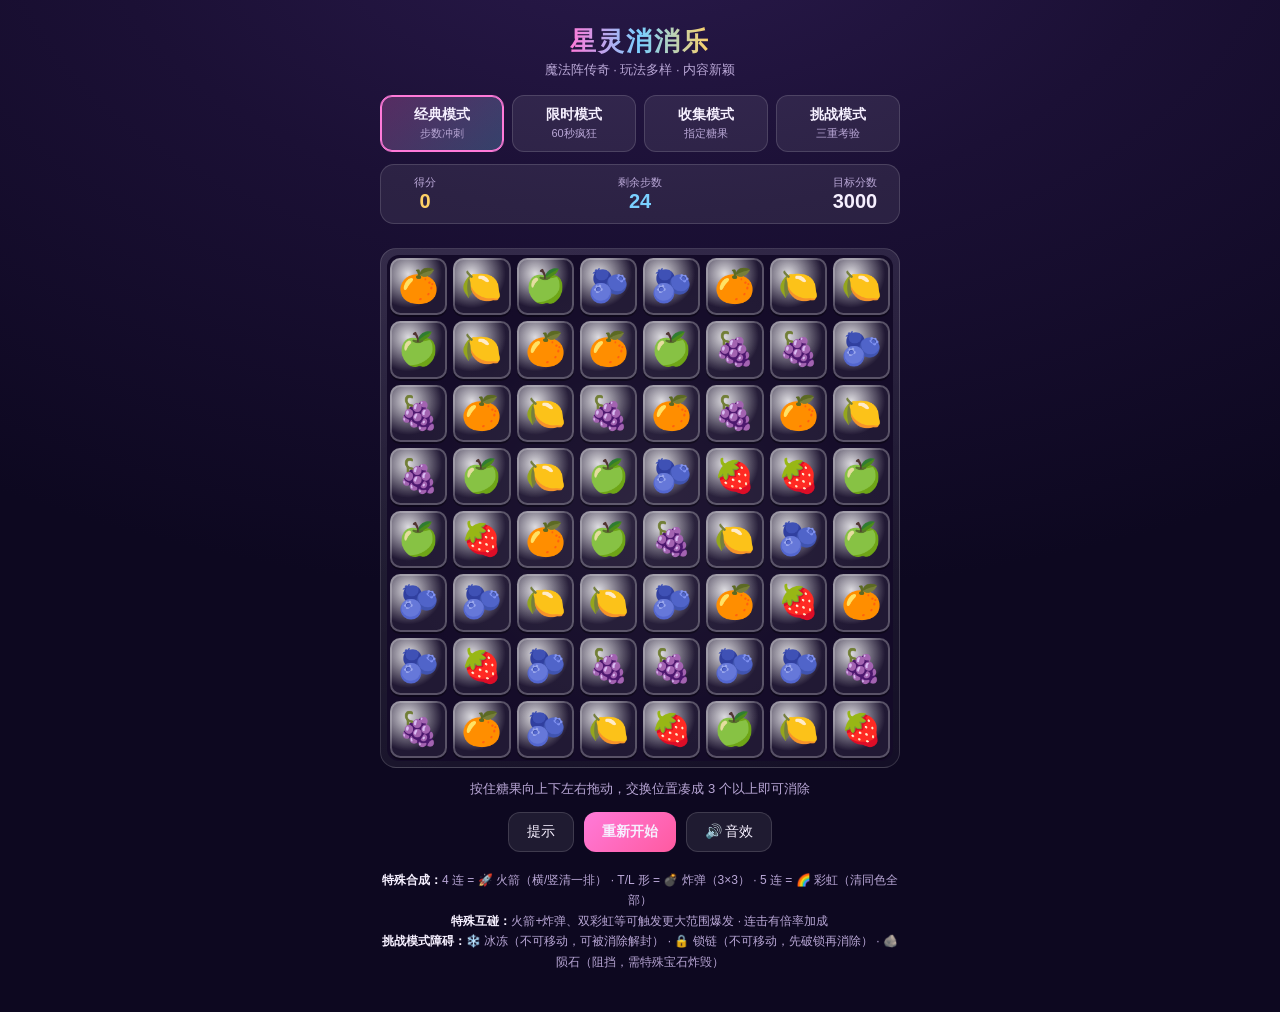
==== match3-game/index.html @ 21581142 "feat: 开发创新消消乐游戏 Co-authored-by: traeagent <traeagent@users.noreply.github.com>" ====
<!DOCTYPE html>
<html lang="zh-CN">
<head>
  <meta charset="UTF-8">
  <meta name="viewport" content="width=device-width, initial-scale=1.0">
  <title>星灵消消乐 · 魔法阵传奇</title>
  <link rel="stylesheet" href="style.css">
</head>
<body>
  <h1>星灵消消乐</h1>
  <p class="subtitle">魔法阵传奇 · 玩法多样 · 内容新颖</p>

  <div class="wrap">
    <div class="modes" id="modes">
      <div class="mode-btn" data-mode="classic"><div class="n">经典模式</div><div class="d">步数冲刺</div></div>
      <div class="mode-btn" data-mode="rush"><div class="n">限时模式</div><div class="d">60秒疯狂</div></div>
      <div class="mode-btn" data-mode="collect"><div class="n">收集模式</div><div class="d">指定糖果</div></div>
      <div class="mode-btn" data-mode="trial"><div class="n">挑战模式</div><div class="d">三重考验</div></div>
    </div>

    <div class="hud">
      <div class="item"><div class="k">得分</div><div class="v score" id="h-score">0</div></div>
      <div class="item" id="hud-moves"><div class="k">剩余步数</div><div class="v moves" id="h-moves">0</div></div>
      <div class="item" id="hud-time" style="display:none"><div class="k">剩余时间</div><div class="v time" id="h-time">60</div></div>
      <div class="item" id="hud-level" style="display:none"><div class="k">关卡</div><div class="v" id="h-level">1</div></div>
      <div class="item" id="hud-target" style="display:none"><div class="k">目标分数</div><div class="v" id="h-target">3000</div></div>
    </div>

    <div class="targets" id="targets"></div>

    <div class="board-shell">
      <div id="board"></div>
      <div id="combo"></div>
      <div id="banner"></div>
    </div>

    <div class="tipbar" id="tip">按住糖果向上下左右拖动，交换位置凑成 3 个以上即可消除</div>

    <div class="controls">
      <button class="btn" id="btn-hint">提示</button>
      <button class="btn primary" id="btn-restart">重新开始</button>
      <button class="btn" id="btn-mute">🔊 音效</button>
    </div>

    <div class="rules">
      <b>特殊合成：</b>4 连 = 🚀 火箭（横/竖清一排） · T/L 形 = 💣 炸弹（3×3） · 5 连 = 🌈 彩虹（清同色全部）<br>
      <b>特殊互碰：</b>火箭+炸弹、双彩虹等可触发更大范围爆发 · 连击有倍率加成<br>
      <b>挑战模式障碍：</b>❄️ 冰冻（不可移动，可被消除解封） · 🔒 锁链（不可移动，先破锁再消除） · 🪨 陨石（阻挡，需特殊宝石炸毁）
    </div>
  </div>

  <div id="overlay">
    <div class="card">
      <h2 id="result-title">胜利！</h2>
      <div class="score-big" id="result-score">0</div>
      <p id="result-sub"></p>
      <div class="controls">
        <button class="btn primary" id="btn-again">再来一局</button>
        <button class="btn" id="btn-next" style="display:none">下一关</button>
      </div>
    </div>
  </div>

  <div id="toast"></div>

  <script src="game.js"></script>
</body>
</html>
---- match3-game/style.css ----
:root{
  --bg1:#1b1035;
  --bg2:#0d0820;
  --panel:rgba(255,255,255,.08);
  --panel-border:rgba(255,255,255,.14);
  --text:#f6f0ff;
  --muted:#b9a7d6;
  --accent:#ff7ad9;
  --accent2:#7ad0ff;
  --gold:#ffd166;
}

*{box-sizing:border-box;}
html,body{margin:0;padding:0;}
body{
  font-family:-apple-system,BlinkMacSystemFont,"Segoe UI","PingFang SC","Microsoft YaHei",sans-serif;
  color:var(--text);
  background:radial-gradient(1200px 700px at 50% -10%,#2a1a4c 0%,var(--bg1) 45%,var(--bg2) 100%);
  min-height:100vh;
  display:flex;flex-direction:column;align-items:center;
  padding:20px 12px 40px;
  user-select:none;-webkit-user-select:none;
}

h1{
  margin:4px 0 2px;font-size:26px;letter-spacing:2px;
  background:linear-gradient(90deg,var(--accent),var(--accent2),var(--gold));
  -webkit-background-clip:text;background-clip:text;color:transparent;
}
.subtitle{color:var(--muted);font-size:13px;margin:0 0 16px;}

.wrap{width:min(96vw,520px);display:flex;flex-direction:column;gap:12px;}

/* 模式选择 */
.modes{display:grid;grid-template-columns:repeat(4,1fr);gap:8px;}
.mode-btn{
  padding:10px 6px;border-radius:12px;cursor:pointer;text-align:center;
  background:var(--panel);border:1px solid var(--panel-border);
  transition:transform .15s,background .15s;
}
.mode-btn:hover{transform:translateY(-2px);background:rgba(255,255,255,.14);}
.mode-btn.active{
  background:linear-gradient(135deg,rgba(255,122,217,.25),rgba(122,208,255,.25));
  border-color:var(--accent);box-shadow:0 0 0 1px var(--accent) inset;
}
.mode-btn .n{font-size:14px;font-weight:700;}
.mode-btn .d{font-size:11px;color:var(--muted);margin-top:2px;}

/* HUD */
.hud{
  display:flex;align-items:center;justify-content:space-between;gap:10px;
  background:var(--panel);border:1px solid var(--panel-border);
  border-radius:14px;padding:10px 14px;
}
.hud .item{display:flex;flex-direction:column;align-items:center;min-width:60px;}
.hud .k{font-size:11px;color:var(--muted);}
.hud .v{font-size:20px;font-weight:800;font-variant-numeric:tabular-nums;}
.hud .v.score{color:var(--gold);}
.hud .v.moves{color:var(--accent2);}
.hud .v.time{color:var(--accent);}
.hud .v.time.low{color:#ff5a5a;animation:blink .5s steps(1) infinite;}
@keyframes blink{50%{opacity:.35;}}

/* 收集目标 */
.targets{display:flex;gap:10px;flex-wrap:wrap;justify-content:center;}
.target{
  display:flex;align-items:center;gap:6px;background:var(--panel);
  border:1px solid var(--panel-border);border-radius:999px;padding:5px 12px;font-size:14px;
}
.target.done{opacity:.45;text-decoration:line-through;}
.target .ct{font-weight:800;font-variant-numeric:tabular-nums;}

/* 棋盘 */
.board-shell{
  position:relative;margin:0 auto;width:100%;
  border-radius:16px;padding:6px;
  background:linear-gradient(160deg,rgba(255,255,255,.12),rgba(255,255,255,.03));
  border:1px solid var(--panel-border);
}
#board{
  position:relative;width:100%;aspect-ratio:1/1;overflow:hidden;border-radius:12px;
  background:
    radial-gradient(circle at 50% 50%,rgba(255,255,255,.05),transparent 70%),
    #140b28;
  touch-action:none;
}

.cell{
  position:absolute;display:flex;align-items:center;justify-content:center;
  border-radius:18%;cursor:pointer;
  transition:left .2s cubic-bezier(.3,1.2,.4,1),top .2s cubic-bezier(.3,1.2,.4,1);
  will-change:left,top;
}
.cell .face{font-size:0;line-height:1;}
.cell.gem{
  background:radial-gradient(circle at 32% 28%,rgba(255,255,255,.85),rgba(255,255,255,.06) 60%);
  box-shadow:0 2px 0 rgba(0,0,0,.35),inset 0 0 0 2px rgba(255,255,255,.25);
}
.cell.gem .face{font-size:calc(var(--cell) * 0.52);}
.cell .badge{
  position:absolute;right:-2px;bottom:-2px;font-size:calc(var(--cell)*0.34);
  line-height:1;filter:drop-shadow(0 1px 1px rgba(0,0,0,.5));
}
.cell.stone{
  background:radial-gradient(circle at 35% 30%,#7b6a8f,#3a3146 70%);
  box-shadow:inset 0 0 0 2px rgba(0,0,0,.35);
}
.cell.stone .face{font-size:calc(var(--cell)*0.5);filter:grayscale(.3);}
.cell.frozen{box-shadow:0 0 0 3px rgba(122,208,255,.9),0 0 14px rgba(122,208,255,.6);}
.cell.locked{box-shadow:0 0 0 3px rgba(255,209,102,.9),0 0 14px rgba(255,209,102,.5);}
.cell.special{animation:glow 1.2s ease-in-out infinite;}
.cell.sel{outline:3px solid var(--gold);z-index:5;transform:none;}

@keyframes glow{
  0%,100%{filter:brightness(1);}
  50%{filter:brightness(1.35);}
}
@keyframes poof{to{transform:scale(0);opacity:0;}}
.cell.poof{animation:poof .22s ease-in forwards;pointer-events:none;}
@keyframes shake{
  0%,100%{transform:translateX(0);}
  25%{transform:translateX(-6px);}
  50%{transform:translateX(6px);}
  75%{transform:translateX(-4px);}
}
.cell.shake{animation:shake .18s linear;}

/* 提示条 */
.tipbar{text-align:center;min-height:20px;font-size:13px;color:var(--muted);}

/* 按钮行 */
.controls{display:flex;gap:10px;justify-content:center;}
.btn{
  padding:10px 18px;border-radius:12px;border:1px solid var(--panel-border);
  background:var(--panel);color:var(--text);font-size:14px;cursor:pointer;
  transition:transform .15s,background .15s;
}
.btn:hover{transform:translateY(-2px);background:rgba(255,255,255,.16);}
.btn.primary{background:linear-gradient(135deg,var(--accent),#ff5aa0);border:none;font-weight:700;}

/* 底部说明 */
.rules{margin-top:6px;color:var(--muted);font-size:12px;line-height:1.7;text-align:center;}
.rules b{color:var(--text);}

/* 结束弹窗 */
#overlay{
  position:fixed;inset:0;background:rgba(8,5,18,.75);backdrop-filter:blur(4px);
  display:none;align-items:center;justify-content:center;z-index:50;padding:20px;
}
#overlay.show{display:flex;}
.card{
  width:min(90vw,360px);background:#241646;border:1px solid var(--panel-border);
  border-radius:20px;padding:26px 22px;text-align:center;
  box-shadow:0 20px 60px rgba(0,0,0,.5);
}
.card h2{margin:0 0 8px;font-size:24px;}
.card p{color:var(--muted);margin:0 0 18px;}
.card .score-big{font-size:40px;font-weight:900;color:var(--gold);}

/* toast */
#toast{
  position:fixed;top:18px;left:50%;transform:translateX(-50%);
  background:#2a1a4c;border:1px solid var(--accent);color:var(--text);
  padding:8px 16px;border-radius:999px;font-size:13px;opacity:0;pointer-events:none;
  transition:opacity .2s;z-index:60;
}
#toast.show{opacity:1;}

/* 连击 */
#combo{
  position:absolute;left:50%;top:42%;transform:translate(-50%,-50%);
  font-size:38px;font-weight:900;color:var(--gold);text-shadow:0 2px 12px rgba(0,0,0,.6);
  pointer-events:none;opacity:0;z-index:10;
}

/* ===== 新增特效 ===== */
/* 消除粒子 */
.particle{
  position:absolute;border-radius:50%;pointer-events:none;z-index:20;
  will-change:transform,opacity;animation:pop .55s ease-out forwards;
}
@keyframes pop{
  0%{transform:translate(0,0) scale(1);opacity:1;}
  100%{transform:translate(var(--dx),var(--dy)) scale(.25);opacity:0;}
}
/* 得分飘字 */
.scorefloat{
  position:absolute;transform:translate(-50%,-50%);pointer-events:none;z-index:21;
  font-size:calc(var(--cell)*0.42);font-weight:900;color:var(--gold);
  text-shadow:0 1px 3px rgba(0,0,0,.6);white-space:nowrap;
  animation:floatup .7s ease-out forwards;
}
@keyframes floatup{
  0%{opacity:0;transform:translate(-50%,-30%) scale(.6);}
  25%{opacity:1;}
  100%{opacity:0;transform:translate(-50%,-180%) scale(1.1);}
}
/* 特殊合成横幅 */
#banner{
  position:absolute;left:50%;top:16%;font-weight:900;color:#fff;white-space:nowrap;
  text-shadow:0 2px 10px rgba(0,0,0,.7);pointer-events:none;opacity:0;z-index:11;
  font-size:22px;
}
#banner.show{animation:bannerpop .9s cubic-bezier(.3,1.5,.4,1);}
@keyframes bannerpop{
  0%{opacity:0;transform:translate(-50%,-50%) scale(.4);}
  25%{opacity:1;transform:translate(-50%,-50%) scale(1.15);}
  50%{transform:translate(-50%,-50%) scale(1);}
  75%{opacity:1;}
  100%{opacity:0;transform:translate(-50%,-70%) scale(1);}
}
/* 屏幕震动 */
@keyframes screenshake{
  0%,100%{transform:translate(0,0);}
  20%{transform:translate(-3px,2px);}
  40%{transform:translate(3px,-2px);}
  60%{transform:translate(-2px,-2px);}
  80%{transform:translate(2px,2px);}
}
.shake-screen{animation:screenshake .3s linear;}
/* 新宝石弹入 */
@keyframes dropIn{
  0%{transform:scale(0);opacity:0;}
  60%{transform:scale(1.18);opacity:1;}
  100%{transform:scale(1);opacity:1;}
}
.cell.drop{animation:dropIn .3s cubic-bezier(.3,1.4,.5,1);}
/* 特殊宝石生成脉冲 */
@keyframes spawnpop{
  0%{transform:scale(0);filter:brightness(2);}
  60%{transform:scale(1.25);}
  100%{transform:scale(1);filter:brightness(1);}
}
.cell.spawn-pop{animation:spawnpop .45s cubic-bezier(.3,1.4,.5,1), glow 1.2s ease-in-out .45s infinite;}
/* 特殊宝石分色光晕 */
.cell.special.bomb{box-shadow:0 0 12px 3px rgba(255,90,90,.7),0 2px 0 rgba(0,0,0,.35);}
.cell.special.rainbow{box-shadow:0 0 14px 3px rgba(255,255,255,.7),0 2px 0 rgba(0,0,0,.35);}
.cell.special.lineH,.cell.special.lineV{box-shadow:0 0 12px 3px rgba(122,208,255,.7),0 2px 0 rgba(0,0,0,.35);}
/* 收集完成弹跳 */
@keyframes targetpop{0%{transform:scale(1);}50%{transform:scale(1.15);}100%{transform:scale(1);}}
.target.done{animation:targetpop .3s ease;}
/* 消除时提亮 */
.cell.poof{filter:brightness(1.7);}
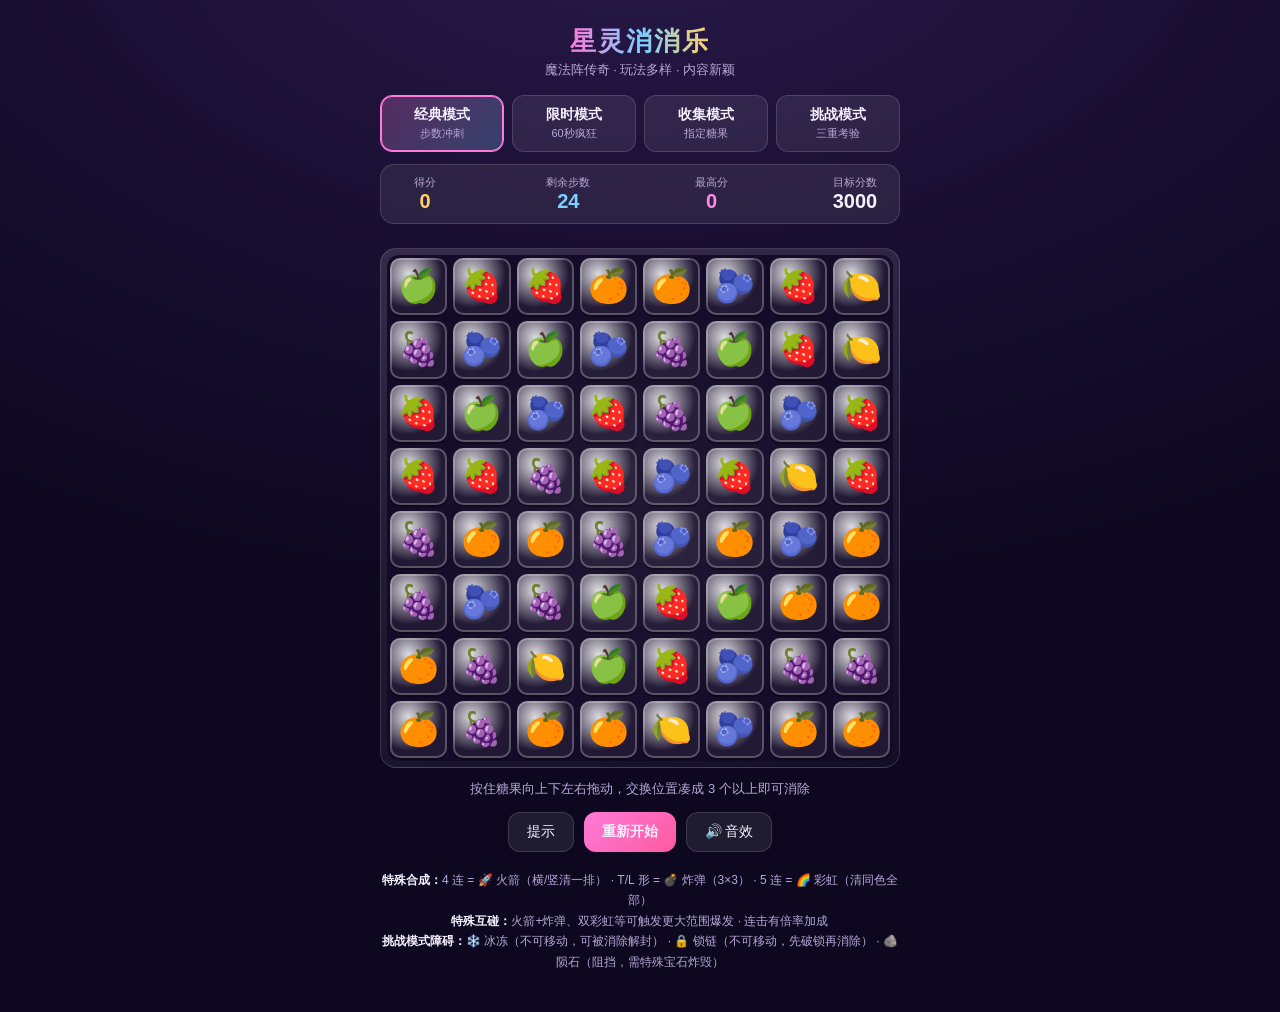
==== commit 5bee227f: "feat: 开发创新消消乐游戏 Co-authored-by: traeagent <traeagent@users.noreply.github.com>" ====
--- a/match3-game/index.html
+++ b/match3-game/index.html
@@ -21,6 +21,7 @@
     <div class="hud">
       <div class="item"><div class="k">得分</div><div class="v score" id="h-score">0</div></div>
       <div class="item" id="hud-moves"><div class="k">剩余步数</div><div class="v moves" id="h-moves">0</div></div>
+      <div class="item"><div class="k">最高分</div><div class="v best" id="h-best">0</div></div>
       <div class="item" id="hud-time" style="display:none"><div class="k">剩余时间</div><div class="v time" id="h-time">60</div></div>
       <div class="item" id="hud-level" style="display:none"><div class="k">关卡</div><div class="v" id="h-level">1</div></div>
       <div class="item" id="hud-target" style="display:none"><div class="k">目标分数</div><div class="v" id="h-target">3000</div></div>
@@ -53,6 +54,7 @@
     <div class="card">
       <h2 id="result-title">胜利！</h2>
       <div class="score-big" id="result-score">0</div>
+      <div class="result-best" id="result-best"></div>
       <p id="result-sub"></p>
       <div class="controls">
         <button class="btn primary" id="btn-again">再来一局</button>
--- a/match3-game/style.css
+++ b/match3-game/style.css
@@ -240,4 +240,38 @@
 @keyframes targetpop{0%{transform:scale(1);}50%{transform:scale(1.15);}100%{transform:scale(1);}}
 .target.done{animation:targetpop .3s ease;}
 /* 消除时提亮 */
-.cell.poof{filter:brightness(1.7);}+.cell.poof{filter:brightness(1.7);}
+
+/* ===== P0/P1/P2/P3 新增样式 ===== */
+/* 跟手拖动 */
+.cell.dragging{
+  z-index:30;cursor:grabbing;transition:none;
+  filter:brightness(1.18);
+  box-shadow:0 8px 18px rgba(0,0,0,.45),0 0 0 2px rgba(255,255,255,.5);
+}
+
+/* 消除冲击波 */
+.shockwave{
+  position:absolute;transform:translate(-50%,-50%);border-radius:50%;
+  border:3px solid var(--gold);pointer-events:none;z-index:19;
+  will-change:transform,opacity;animation:wave .45s ease-out forwards;
+}
+@keyframes wave{
+  0%{transform:translate(-50%,-50%) scale(.2);opacity:.95;}
+  100%{transform:translate(-50%,-50%) scale(1.5);opacity:0;}
+}
+
+/* 特殊宝石全屏闪光 */
+.flash{
+  position:absolute;inset:0;border-radius:12px;pointer-events:none;z-index:22;
+  mix-blend-mode:screen;animation:flashfade .5s ease-out forwards;
+}
+@keyframes flashfade{0%{opacity:1;}100%{opacity:0;}}
+
+/* 分数跳动 */
+.v.score.pop{animation:scorepop .3s ease;}
+@keyframes scorepop{50%{transform:scale(1.3);color:#fff;}}
+
+/* 最高分 HUD 与结算 */
+.hud .v.best{color:#ff8ae2;}
+.card .result-best{color:var(--gold);font-size:15px;margin:-4px 0 12px;font-weight:700;}
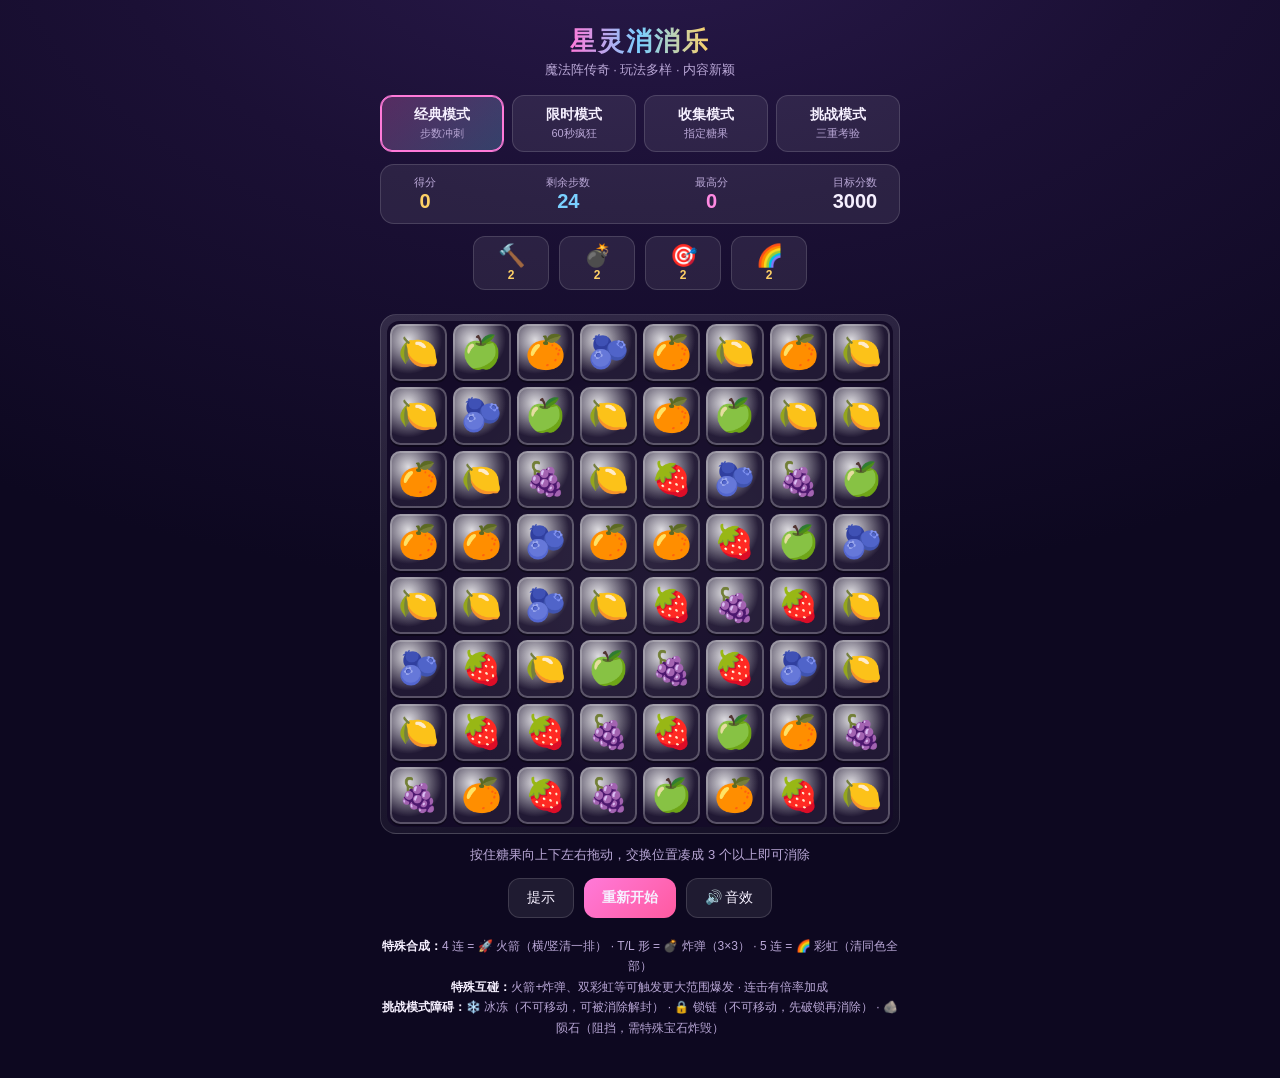
==== commit eb065ea1: "feat: 开发创新消消乐游戏 Co-authored-by: traeagent <traeagent@users.noreply.github.com>" ====
--- a/match3-game/index.html
+++ b/match3-game/index.html
@@ -25,6 +25,13 @@
       <div class="item" id="hud-time" style="display:none"><div class="k">剩余时间</div><div class="v time" id="h-time">60</div></div>
       <div class="item" id="hud-level" style="display:none"><div class="k">关卡</div><div class="v" id="h-level">1</div></div>
       <div class="item" id="hud-target" style="display:none"><div class="k">目标分数</div><div class="v" id="h-target">3000</div></div>
+    </div>
+
+    <div class="boosters" id="boosters">
+      <button class="booster" data-b="hammer" title="爆破锤：清除任意方块或障碍"><span class="ic">🔨</span><span class="n">0</span></button>
+      <button class="booster" data-b="bomb" title="炸弹：引爆 3×3 区域"><span class="ic">💣</span><span class="n">0</span></button>
+      <button class="booster" data-b="rocket" title="瞄准火箭：点选糖果变成火箭"><span class="ic">🎯</span><span class="n">0</span></button>
+      <button class="booster" data-b="rainbow" title="彩虹球：点选糖果变成彩虹"><span class="ic">🌈</span><span class="n">0</span></button>
     </div>
 
     <div class="targets" id="targets"></div>
--- a/match3-game/style.css
+++ b/match3-game/style.css
@@ -61,6 +61,26 @@
 .hud .v.time.low{color:#ff5a5a;animation:blink .5s steps(1) infinite;}
 @keyframes blink{50%{opacity:.35;}}
 
+/* 道具栏 */
+.boosters{
+  display:flex;gap:10px;justify-content:center;align-items:stretch;
+}
+.booster{
+  position:relative;display:flex;flex-direction:column;align-items:center;justify-content:center;gap:2px;
+  flex:1;max-width:76px;padding:8px 0;border-radius:12px;cursor:pointer;
+  background:var(--panel);border:1px solid var(--panel-border);color:var(--text);
+  transition:transform .15s,background .15s,box-shadow .15s;
+}
+.booster .ic{font-size:22px;line-height:1;}
+.booster .n{font-size:12px;font-weight:800;color:var(--gold);font-variant-numeric:tabular-nums;line-height:1;}
+.booster:hover{transform:translateY(-2px);background:rgba(255,255,255,.14);}
+.booster.aiming{
+  background:linear-gradient(135deg,rgba(255,122,217,.32),rgba(122,208,255,.32));
+  border-color:var(--accent);box-shadow:0 0 0 1px var(--accent) inset,0 0 16px rgba(255,122,217,.5);
+}
+.booster.empty{opacity:.45;filter:grayscale(.4);}
+#board.aiming{cursor:crosshair;}
+
 /* 收集目标 */
 .targets{display:flex;gap:10px;flex-wrap:wrap;justify-content:center;}
 .target{
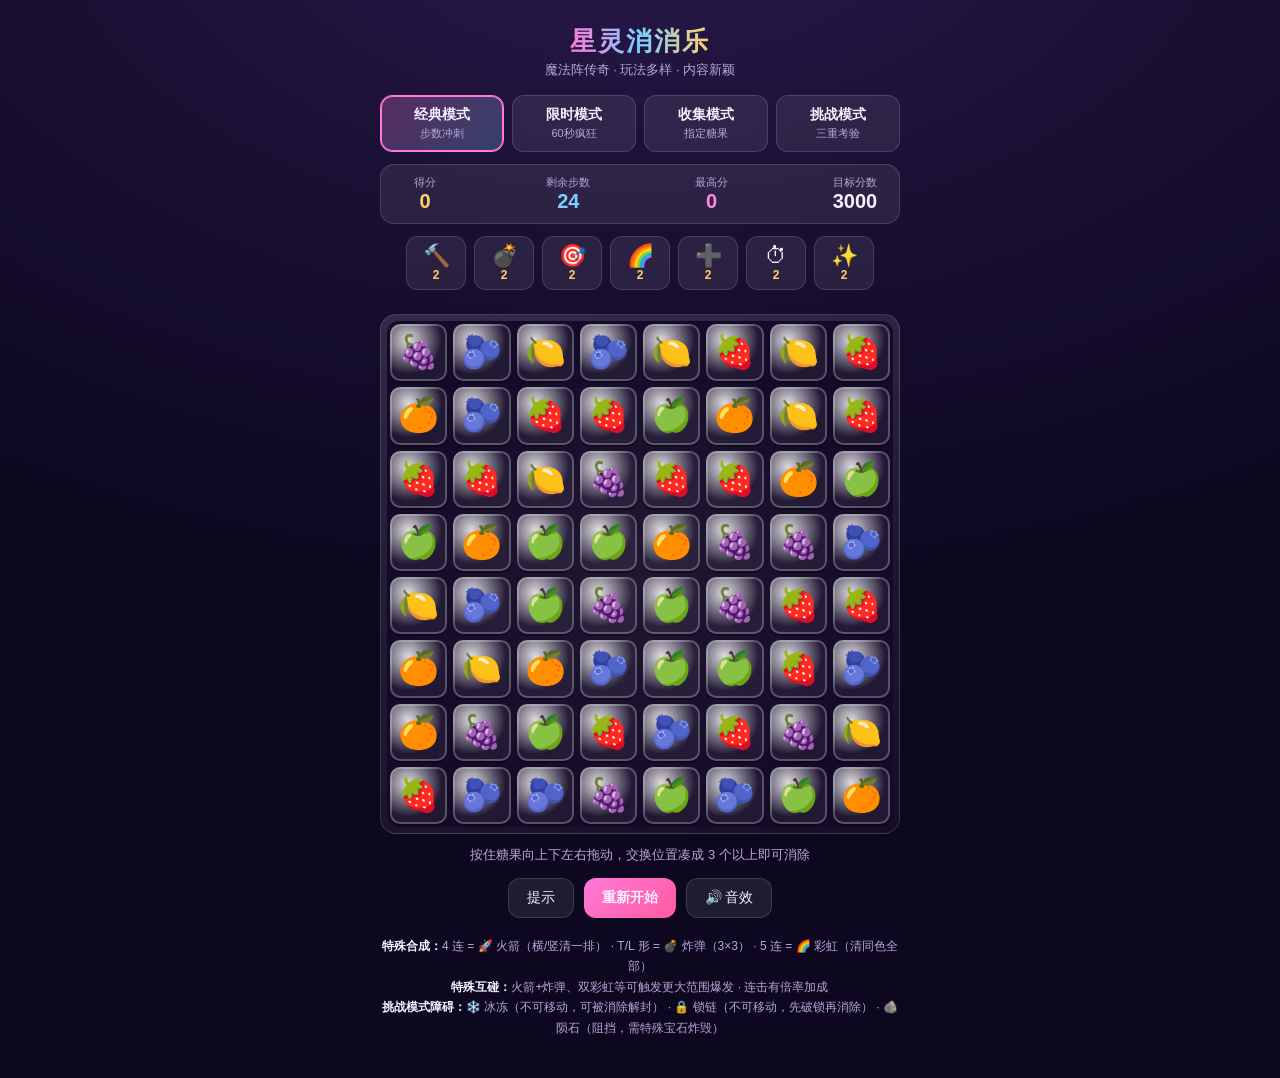
==== commit a35a1c8e: "feat: 开发创新消消乐游戏 Co-authored-by: traeagent <traeagent@users.noreply.github.com>" ====
--- a/match3-game/index.html
+++ b/match3-game/index.html
@@ -32,6 +32,9 @@
       <button class="booster" data-b="bomb" title="炸弹：引爆 3×3 区域"><span class="ic">💣</span><span class="n">0</span></button>
       <button class="booster" data-b="rocket" title="瞄准火箭：点选糖果变成火箭"><span class="ic">🎯</span><span class="n">0</span></button>
       <button class="booster" data-b="rainbow" title="彩虹球：点选糖果变成彩虹"><span class="ic">🌈</span><span class="n">0</span></button>
+      <button class="booster" data-b="moves" title="加步数：步数 +5"><span class="ic">➕</span><span class="n">0</span></button>
+      <button class="booster" data-b="time" title="加时器：时间 +10 秒"><span class="ic">⏱</span><span class="n">0</span></button>
+      <button class="booster" data-b="doubler" title="双倍分数：15 秒内得分 ×2"><span class="ic">✨</span><span class="n">0</span></button>
     </div>
 
     <div class="targets" id="targets"></div>
@@ -40,6 +43,7 @@
       <div id="board"></div>
       <div id="combo"></div>
       <div id="banner"></div>
+      <div id="buff"></div>
     </div>
 
     <div class="tipbar" id="tip">按住糖果向上下左右拖动，交换位置凑成 3 个以上即可消除</div>
--- a/match3-game/style.css
+++ b/match3-game/style.css
@@ -63,11 +63,11 @@
 
 /* 道具栏 */
 .boosters{
-  display:flex;gap:10px;justify-content:center;align-items:stretch;
+  display:flex;gap:8px;justify-content:center;align-items:stretch;flex-wrap:wrap;
 }
 .booster{
   position:relative;display:flex;flex-direction:column;align-items:center;justify-content:center;gap:2px;
-  flex:1;max-width:76px;padding:8px 0;border-radius:12px;cursor:pointer;
+  width:60px;padding:8px 0;border-radius:12px;cursor:pointer;
   background:var(--panel);border:1px solid var(--panel-border);color:var(--text);
   transition:transform .15s,background .15s,box-shadow .15s;
 }
@@ -80,6 +80,22 @@
 }
 .booster.empty{opacity:.45;filter:grayscale(.4);}
 #board.aiming{cursor:crosshair;}
+
+/* buff 指示器 */
+#buff{
+  position:absolute;left:50%;top:-12px;transform:translateX(-50%);
+  background:linear-gradient(135deg,#ffd166,#ff7a6b);
+  color:#3a1a06;font-weight:800;font-size:13px;padding:4px 12px;border-radius:999px;
+  pointer-events:none;opacity:0;z-index:12;white-space:nowrap;
+  box-shadow:0 4px 14px rgba(0,0,0,.4);
+}
+#buff.show{opacity:1;animation:scorepop .3s ease;}
+
+/* 双倍分数飘字 */
+.scorefloat.doubler{
+  color:#fff;
+  text-shadow:0 0 8px var(--gold),0 1px 3px rgba(0,0,0,.7);
+}
 
 /* 收集目标 */
 .targets{display:flex;gap:10px;flex-wrap:wrap;justify-content:center;}
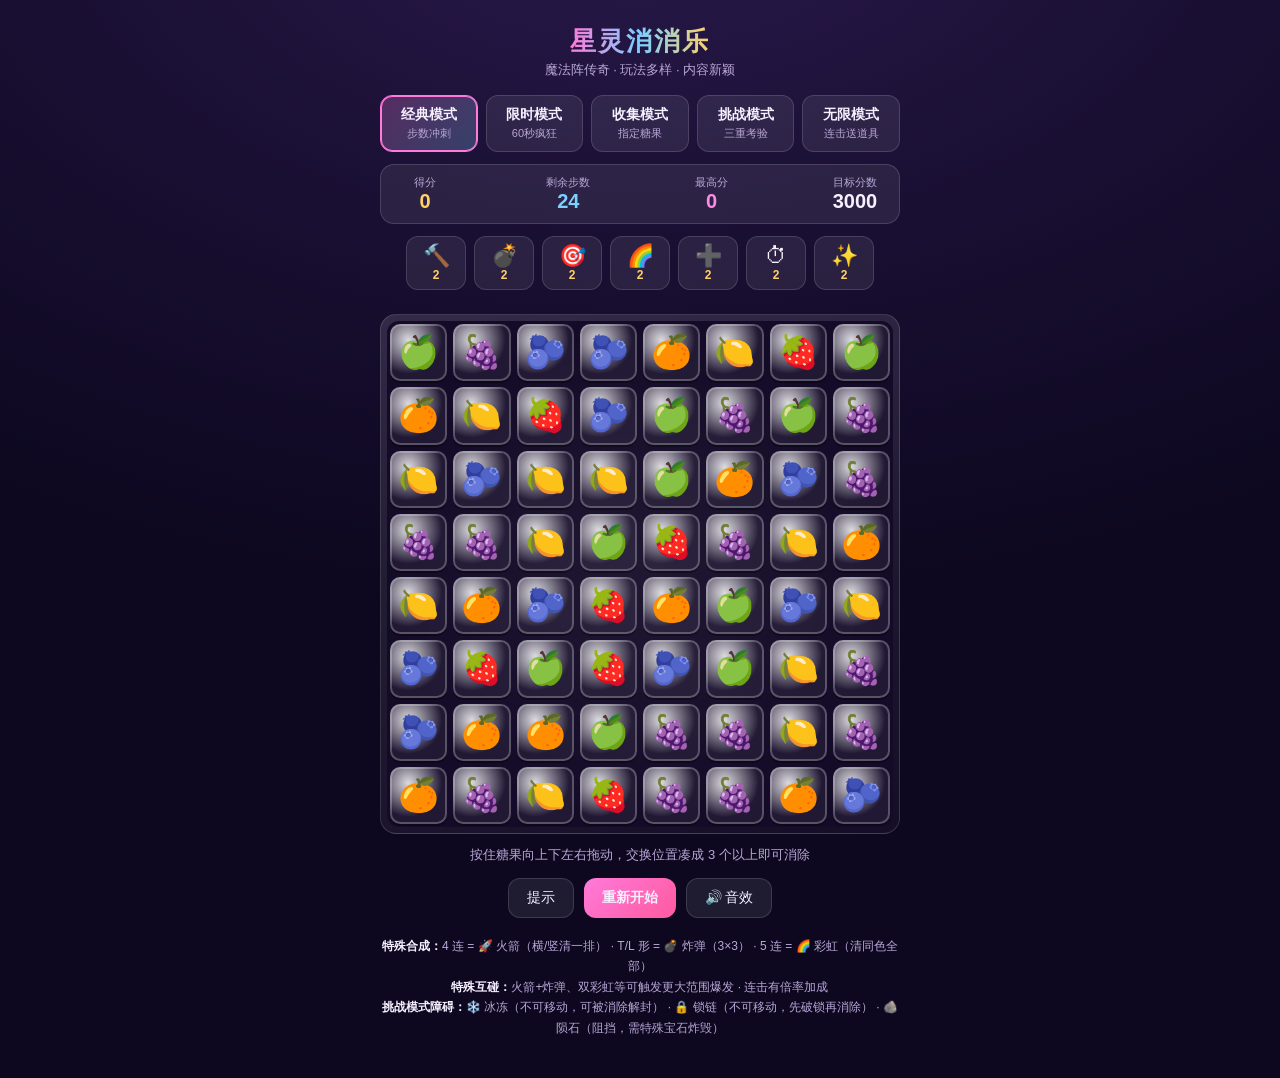
==== commit ea3f37f7: "feat: update workspace Co-authored-by: traeagent <traeagent@users.noreply.github.com>" ====
--- a/match3-game/index.html
+++ b/match3-game/index.html
@@ -16,6 +16,7 @@
       <div class="mode-btn" data-mode="rush"><div class="n">限时模式</div><div class="d">60秒疯狂</div></div>
       <div class="mode-btn" data-mode="collect"><div class="n">收集模式</div><div class="d">指定糖果</div></div>
       <div class="mode-btn" data-mode="trial"><div class="n">挑战模式</div><div class="d">三重考验</div></div>
+      <div class="mode-btn" data-mode="infinite"><div class="n">无限模式</div><div class="d">连击送道具</div></div>
     </div>
 
     <div class="hud">
--- a/match3-game/style.css
+++ b/match3-game/style.css
@@ -32,7 +32,7 @@
 .wrap{width:min(96vw,520px);display:flex;flex-direction:column;gap:12px;}
 
 /* 模式选择 */
-.modes{display:grid;grid-template-columns:repeat(4,1fr);gap:8px;}
+.modes{display:grid;grid-template-columns:repeat(5,1fr);gap:8px;}
 .mode-btn{
   padding:10px 6px;border-radius:12px;cursor:pointer;text-align:center;
   background:var(--panel);border:1px solid var(--panel-border);
@@ -310,4 +310,48 @@
 
 /* 最高分 HUD 与结算 */
 .hud .v.best{color:#ff8ae2;}
-.card .result-best{color:var(--gold);font-size:15px;margin:-4px 0 12px;font-weight:700;}+.card .result-best{color:var(--gold);font-size:15px;margin:-4px 0 12px;font-weight:700;}
+
+/* ===== 道具华丽特效 ===== */
+.fx-ring{
+  position:absolute;transform:translate(-50%,-50%);border-radius:50%;
+  border:3px solid var(--gold);pointer-events:none;z-index:19;
+  will-change:transform,opacity;animation:wave .5s ease-out forwards;
+}
+.emoji-fx{
+  position:absolute;transform:translate(-50%,-50%);pointer-events:none;z-index:23;
+  line-height:1;filter:drop-shadow(0 0 10px rgba(255,255,255,.75));
+  animation:emojifx .7s cubic-bezier(.3,1.5,.4,1) forwards;
+}
+@keyframes emojifx{
+  0%{opacity:0;transform:translate(-50%,-50%) scale(.3) rotate(-20deg);}
+  40%{opacity:1;transform:translate(-50%,-60%) scale(1.3) rotate(8deg);}
+  100%{opacity:0;transform:translate(-50%,-130%) scale(1.1) rotate(0);}
+}
+.emoji-fx.smash{animation-duration:.4s;}
+.emoji-fx.rocketfly{animation-duration:.6s;}
+
+/* 道具获得弹跳 */
+@keyframes boostgain{
+  0%{transform:scale(1);}
+  35%{transform:scale(1.35) rotate(-6deg);box-shadow:0 0 0 2px var(--gold),0 0 18px var(--gold);}
+  100%{transform:scale(1);}
+}
+.booster.boost-gain{animation:boostgain .5s cubic-bezier(.3,1.5,.4,1);}
+
+/* 资源类飘字强化 */
+.scorefloat.resource-fx{
+  font-size:calc(var(--cell)*0.5)!important;
+  text-shadow:0 0 10px currentColor,0 1px 4px rgba(0,0,0,.7);
+  animation-duration:1s;
+}
+
+/* 双倍 buff 指示器华丽化 */
+#buff.show{
+  animation:buffPulse 1s ease-in-out infinite;
+  box-shadow:0 0 20px rgba(255,209,102,.9),0 0 40px rgba(255,122,107,.6);
+}
+@keyframes buffPulse{
+  0%,100%{transform:translateX(-50%) scale(1);filter:brightness(1);}
+  50%{transform:translateX(-50%) scale(1.1);filter:brightness(1.3);}
+}
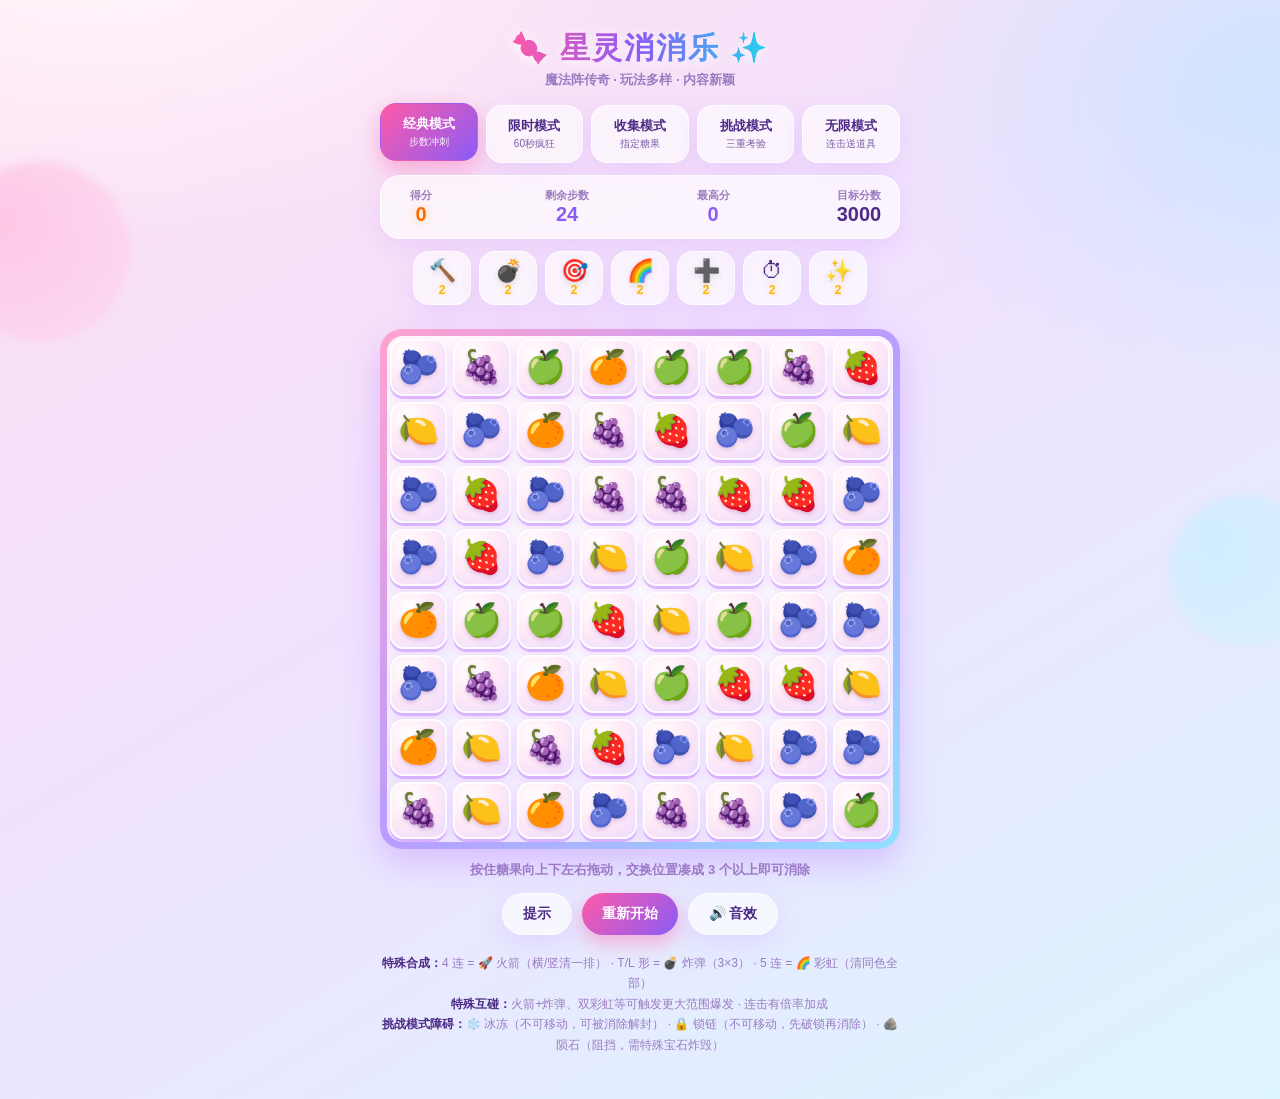
==== commit c5097e36: "feat: update workspace Co-authored-by: traeagent <traeagent@users.noreply.github.com>" ====
--- a/match3-game/index.html
+++ b/match3-game/index.html
@@ -7,7 +7,7 @@
   <link rel="stylesheet" href="style.css">
 </head>
 <body>
-  <h1>星灵消消乐</h1>
+  <h1>🍬 星灵消消乐 ✨</h1>
   <p class="subtitle">魔法阵传奇 · 玩法多样 · 内容新颖</p>
 
   <div class="wrap">
--- a/match3-game/style.css
+++ b/match3-game/style.css
@@ -1,13 +1,14 @@
 :root{
-  --bg1:#1b1035;
-  --bg2:#0d0820;
-  --panel:rgba(255,255,255,.08);
-  --panel-border:rgba(255,255,255,.14);
-  --text:#f6f0ff;
-  --muted:#b9a7d6;
-  --accent:#ff7ad9;
-  --accent2:#7ad0ff;
-  --gold:#ffd166;
+  --pink:#ff5aa8;
+  --purple:#8b5cf6;
+  --cyan:#22d3ee;
+  --mint:#34d399;
+  --gold:#ffb400;
+  --text:#4c2a86;
+  --muted:#9a7bc0;
+  --panel:rgba(255,255,255,.62);
+  --panel-border:rgba(255,255,255,.85);
+  --shadow:0 8px 24px rgba(190,120,255,.18);
 }
 
 *{box-sizing:border-box;}
@@ -15,50 +16,77 @@
 body{
   font-family:-apple-system,BlinkMacSystemFont,"Segoe UI","PingFang SC","Microsoft YaHei",sans-serif;
   color:var(--text);
-  background:radial-gradient(1200px 700px at 50% -10%,#2a1a4c 0%,var(--bg1) 45%,var(--bg2) 100%);
+  background:
+    radial-gradient(900px 500px at 8% -5%,rgba(255,255,255,.75),transparent 60%),
+    radial-gradient(700px 520px at 100% 8%,rgba(180,230,255,.55),transparent 60%),
+    linear-gradient(150deg,#ffe0f0 0%,#f0e2ff 45%,#dcf4ff 100%);
   min-height:100vh;
   display:flex;flex-direction:column;align-items:center;
-  padding:20px 12px 40px;
+  padding:22px 12px 44px;
   user-select:none;-webkit-user-select:none;
-}
+  position:relative;overflow-x:hidden;
+}
+/* 背景漂浮光斑 */
+body::before,body::after{
+  content:'';position:fixed;border-radius:50%;z-index:0;pointer-events:none;
+  filter:blur(4px);opacity:.55;animation:floaty 9s ease-in-out infinite;
+}
+body::before{width:180px;height:180px;left:-50px;top:18%;
+  background:radial-gradient(circle at 30% 30%,#ffb3d9,#ffd6ef);}
+body::after{width:150px;height:150px;right:-40px;top:55%;
+  background:radial-gradient(circle at 30% 30%,#bdefff,#d6f4ff);animation-delay:-4.5s;}
+@keyframes floaty{0%,100%{transform:translateY(0);}50%{transform:translateY(-26px);}}
 
 h1{
-  margin:4px 0 2px;font-size:26px;letter-spacing:2px;
-  background:linear-gradient(90deg,var(--accent),var(--accent2),var(--gold));
+  margin:6px 0 2px;font-size:30px;letter-spacing:2px;font-weight:900;
+  background:linear-gradient(90deg,var(--pink),var(--purple),var(--cyan));
   -webkit-background-clip:text;background-clip:text;color:transparent;
-}
-.subtitle{color:var(--muted);font-size:13px;margin:0 0 16px;}
-
-.wrap{width:min(96vw,520px);display:flex;flex-direction:column;gap:12px;}
+  filter:drop-shadow(0 2px 6px rgba(255,255,255,.9));
+  animation:titleGlow 2.4s ease-in-out infinite;
+}
+@keyframes titleGlow{
+  0%,100%{filter:drop-shadow(0 2px 6px rgba(255,255,255,.9));}
+  50%{filter:drop-shadow(0 2px 14px rgba(255,95,180,.75));}
+}
+.subtitle{color:var(--muted);font-size:13px;margin:0 0 16px;font-weight:600;}
+
+.wrap{width:min(96vw,520px);display:flex;flex-direction:column;gap:12px;position:relative;z-index:1;}
 
 /* 模式选择 */
 .modes{display:grid;grid-template-columns:repeat(5,1fr);gap:8px;}
 .mode-btn{
-  padding:10px 6px;border-radius:12px;cursor:pointer;text-align:center;
+  padding:11px 4px;border-radius:16px;cursor:pointer;text-align:center;
   background:var(--panel);border:1px solid var(--panel-border);
-  transition:transform .15s,background .15s;
-}
-.mode-btn:hover{transform:translateY(-2px);background:rgba(255,255,255,.14);}
+  box-shadow:var(--shadow);
+  transition:transform .18s,background .18s,box-shadow .18s;
+  backdrop-filter:blur(8px);
+}
+.mode-btn:hover{transform:translateY(-3px);background:rgba(255,255,255,.85);}
 .mode-btn.active{
-  background:linear-gradient(135deg,rgba(255,122,217,.25),rgba(122,208,255,.25));
-  border-color:var(--accent);box-shadow:0 0 0 1px var(--accent) inset;
-}
-.mode-btn .n{font-size:14px;font-weight:700;}
-.mode-btn .d{font-size:11px;color:var(--muted);margin-top:2px;}
+  background:linear-gradient(135deg,var(--pink),var(--purple));
+  border-color:transparent;color:#fff;
+  box-shadow:0 8px 22px rgba(255,95,168,.45);
+  transform:translateY(-2px);
+}
+.mode-btn .n{font-size:13px;font-weight:800;}
+.mode-btn .d{font-size:10px;margin-top:2px;opacity:.75;}
+.mode-btn.active .d{opacity:.95;}
 
 /* HUD */
 .hud{
-  display:flex;align-items:center;justify-content:space-between;gap:10px;
+  display:flex;align-items:center;justify-content:space-between;gap:8px;
   background:var(--panel);border:1px solid var(--panel-border);
-  border-radius:14px;padding:10px 14px;
-}
-.hud .item{display:flex;flex-direction:column;align-items:center;min-width:60px;}
-.hud .k{font-size:11px;color:var(--muted);}
-.hud .v{font-size:20px;font-weight:800;font-variant-numeric:tabular-nums;}
-.hud .v.score{color:var(--gold);}
-.hud .v.moves{color:var(--accent2);}
-.hud .v.time{color:var(--accent);}
-.hud .v.time.low{color:#ff5a5a;animation:blink .5s steps(1) infinite;}
+  border-radius:20px;padding:12px 12px;box-shadow:var(--shadow);
+  backdrop-filter:blur(8px);
+}
+.hud .item{display:flex;flex-direction:column;align-items:center;min-width:56px;}
+.hud .k{font-size:11px;color:var(--muted);font-weight:700;}
+.hud .v{font-size:20px;font-weight:900;font-variant-numeric:tabular-nums;}
+.hud .v.score{color:#ff6a00;text-shadow:0 0 12px rgba(255,180,0,.5);}
+.hud .v.moves{color:var(--purple);}
+.hud .v.time{color:var(--pink);}
+.hud .v.best{color:var(--purple);}
+.hud .v.time.low{color:#ff3b3b;animation:blink .5s steps(1) infinite;}
 @keyframes blink{50%{opacity:.35;}}
 
 /* 道具栏 */
@@ -67,85 +95,92 @@
 }
 .booster{
   position:relative;display:flex;flex-direction:column;align-items:center;justify-content:center;gap:2px;
-  width:60px;padding:8px 0;border-radius:12px;cursor:pointer;
+  width:58px;padding:8px 0;border-radius:16px;cursor:pointer;
   background:var(--panel);border:1px solid var(--panel-border);color:var(--text);
-  transition:transform .15s,background .15s,box-shadow .15s;
-}
-.booster .ic{font-size:22px;line-height:1;}
-.booster .n{font-size:12px;font-weight:800;color:var(--gold);font-variant-numeric:tabular-nums;line-height:1;}
-.booster:hover{transform:translateY(-2px);background:rgba(255,255,255,.14);}
+  box-shadow:var(--shadow);backdrop-filter:blur(8px);
+  transition:transform .18s,background .18s,box-shadow .18s;
+}
+.booster .ic{font-size:22px;line-height:1;filter:drop-shadow(0 2px 3px rgba(0,0,0,.12));}
+.booster .n{font-size:12px;font-weight:900;color:var(--gold);font-variant-numeric:tabular-nums;line-height:1;
+  text-shadow:0 0 6px rgba(255,180,0,.4);}
+.booster:hover{transform:translateY(-3px);background:rgba(255,255,255,.9);}
 .booster.aiming{
-  background:linear-gradient(135deg,rgba(255,122,217,.32),rgba(122,208,255,.32));
-  border-color:var(--accent);box-shadow:0 0 0 1px var(--accent) inset,0 0 16px rgba(255,122,217,.5);
-}
-.booster.empty{opacity:.45;filter:grayscale(.4);}
+  background:linear-gradient(135deg,var(--pink),var(--purple));
+  border-color:transparent;color:#fff;
+  box-shadow:0 0 0 3px rgba(255,95,168,.4),0 8px 22px rgba(255,95,168,.5);
+}
+.booster.aiming .n{color:#fff;text-shadow:none;}
+.booster.empty{opacity:.4;filter:grayscale(.5);}
 #board.aiming{cursor:crosshair;}
 
 /* buff 指示器 */
 #buff{
   position:absolute;left:50%;top:-12px;transform:translateX(-50%);
   background:linear-gradient(135deg,#ffd166,#ff7a6b);
-  color:#3a1a06;font-weight:800;font-size:13px;padding:4px 12px;border-radius:999px;
+  color:#5a2a00;font-weight:900;font-size:13px;padding:5px 14px;border-radius:999px;
   pointer-events:none;opacity:0;z-index:12;white-space:nowrap;
-  box-shadow:0 4px 14px rgba(0,0,0,.4);
+  box-shadow:0 4px 16px rgba(255,150,60,.6);
 }
 #buff.show{opacity:1;animation:scorepop .3s ease;}
 
 /* 双倍分数飘字 */
+.scorefloat{color:#fff;text-shadow:0 2px 8px rgba(255,110,0,.8);}
 .scorefloat.doubler{
   color:#fff;
-  text-shadow:0 0 8px var(--gold),0 1px 3px rgba(0,0,0,.7);
+  text-shadow:0 0 10px var(--gold),0 2px 4px rgba(255,120,0,.8);
 }
 
 /* 收集目标 */
-.targets{display:flex;gap:10px;flex-wrap:wrap;justify-content:center;}
+.targets{display:flex;gap:8px;flex-wrap:wrap;justify-content:center;}
 .target{
   display:flex;align-items:center;gap:6px;background:var(--panel);
-  border:1px solid var(--panel-border);border-radius:999px;padding:5px 12px;font-size:14px;
+  border:1px solid var(--panel-border);border-radius:999px;padding:6px 14px;font-size:14px;font-weight:700;
+  box-shadow:var(--shadow);backdrop-filter:blur(8px);
 }
 .target.done{opacity:.45;text-decoration:line-through;}
-.target .ct{font-weight:800;font-variant-numeric:tabular-nums;}
+.target .ct{font-weight:900;font-variant-numeric:tabular-nums;}
 
 /* 棋盘 */
 .board-shell{
   position:relative;margin:0 auto;width:100%;
-  border-radius:16px;padding:6px;
-  background:linear-gradient(160deg,rgba(255,255,255,.12),rgba(255,255,255,.03));
-  border:1px solid var(--panel-border);
+  border-radius:22px;padding:7px;
+  background:linear-gradient(135deg,#ffa2cf,#b99cff,#8fe0ff);
+  box-shadow:0 14px 34px rgba(180,110,255,.35);
 }
 #board{
-  position:relative;width:100%;aspect-ratio:1/1;overflow:hidden;border-radius:12px;
+  position:relative;width:100%;aspect-ratio:1/1;overflow:hidden;border-radius:16px;
   background:
-    radial-gradient(circle at 50% 50%,rgba(255,255,255,.05),transparent 70%),
-    #140b28;
+    radial-gradient(circle at 50% 50%,rgba(255,255,255,.65),transparent 75%),
+    linear-gradient(180deg,#fff8fc,#f1eaff);
   touch-action:none;
 }
 
 .cell{
   position:absolute;display:flex;align-items:center;justify-content:center;
-  border-radius:18%;cursor:pointer;
+  border-radius:24%;cursor:pointer;
   transition:left .2s cubic-bezier(.3,1.2,.4,1),top .2s cubic-bezier(.3,1.2,.4,1);
   will-change:left,top;
 }
 .cell .face{font-size:0;line-height:1;}
 .cell.gem{
-  background:radial-gradient(circle at 32% 28%,rgba(255,255,255,.85),rgba(255,255,255,.06) 60%);
-  box-shadow:0 2px 0 rgba(0,0,0,.35),inset 0 0 0 2px rgba(255,255,255,.25);
-}
-.cell.gem .face{font-size:calc(var(--cell) * 0.52);}
+  background:radial-gradient(circle at 32% 28%,#ffffff 0%,#ffeaf6 45%,#e9d9ff 100%);
+  box-shadow:0 3px 0 rgba(200,140,255,.55),inset 0 0 0 2px rgba(255,255,255,.85),
+    0 5px 12px rgba(190,120,255,.18);
+}
+.cell.gem .face{font-size:calc(var(--cell) * 0.52);filter:drop-shadow(0 2px 2px rgba(120,60,160,.25));}
 .cell .badge{
   position:absolute;right:-2px;bottom:-2px;font-size:calc(var(--cell)*0.34);
-  line-height:1;filter:drop-shadow(0 1px 1px rgba(0,0,0,.5));
+  line-height:1;filter:drop-shadow(0 1px 2px rgba(120,60,160,.4));
 }
 .cell.stone{
-  background:radial-gradient(circle at 35% 30%,#7b6a8f,#3a3146 70%);
-  box-shadow:inset 0 0 0 2px rgba(0,0,0,.35);
-}
-.cell.stone .face{font-size:calc(var(--cell)*0.5);filter:grayscale(.3);}
-.cell.frozen{box-shadow:0 0 0 3px rgba(122,208,255,.9),0 0 14px rgba(122,208,255,.6);}
-.cell.locked{box-shadow:0 0 0 3px rgba(255,209,102,.9),0 0 14px rgba(255,209,102,.5);}
+  background:radial-gradient(circle at 35% 30%,#cfc4e0,#8f7fb0 70%);
+  box-shadow:inset 0 0 0 2px rgba(90,70,120,.35),0 2px 4px rgba(120,90,160,.25);
+}
+.cell.stone .face{font-size:calc(var(--cell)*0.5);filter:grayscale(.2);}
+.cell.frozen{box-shadow:0 0 0 3px var(--cyan),0 0 16px rgba(34,211,238,.75);}
+.cell.locked{box-shadow:0 0 0 3px var(--gold),0 0 16px rgba(255,180,0,.75);}
 .cell.special{animation:glow 1.2s ease-in-out infinite;}
-.cell.sel{outline:3px solid var(--gold);z-index:5;transform:none;}
+.cell.sel{outline:3px solid #fff;outline-offset:0;z-index:5;transform:none;box-shadow:0 0 0 3px var(--gold),0 0 18px var(--gold);}
 
 @keyframes glow{
   0%,100%{filter:brightness(1);}
@@ -162,17 +197,22 @@
 .cell.shake{animation:shake .18s linear;}
 
 /* 提示条 */
-.tipbar{text-align:center;min-height:20px;font-size:13px;color:var(--muted);}
+.tipbar{text-align:center;min-height:20px;font-size:13px;color:var(--muted);font-weight:600;}
 
 /* 按钮行 */
-.controls{display:flex;gap:10px;justify-content:center;}
+.controls{display:flex;gap:10px;justify-content:center;flex-wrap:wrap;}
 .btn{
-  padding:10px 18px;border-radius:12px;border:1px solid var(--panel-border);
-  background:var(--panel);color:var(--text);font-size:14px;cursor:pointer;
-  transition:transform .15s,background .15s;
-}
-.btn:hover{transform:translateY(-2px);background:rgba(255,255,255,.16);}
-.btn.primary{background:linear-gradient(135deg,var(--accent),#ff5aa0);border:none;font-weight:700;}
+  padding:11px 20px;border-radius:999px;border:1px solid var(--panel-border);
+  background:var(--panel);color:var(--text);font-size:14px;font-weight:800;cursor:pointer;
+  box-shadow:var(--shadow);backdrop-filter:blur(8px);
+  transition:transform .18s,background .18s;
+}
+.btn:hover{transform:translateY(-3px);background:rgba(255,255,255,.9);}
+.btn.primary{
+  background:linear-gradient(135deg,var(--pink),var(--purple));border:none;color:#fff;
+  box-shadow:0 8px 20px rgba(255,95,168,.45);
+}
+.btn.primary:hover{background:linear-gradient(135deg,#ff7cc0,#a06cfd);}
 
 /* 底部说明 */
 .rules{margin-top:6px;color:var(--muted);font-size:12px;line-height:1.7;text-align:center;}
@@ -180,36 +220,42 @@
 
 /* 结束弹窗 */
 #overlay{
-  position:fixed;inset:0;background:rgba(8,5,18,.75);backdrop-filter:blur(4px);
+  position:fixed;inset:0;background:rgba(120,70,190,.35);backdrop-filter:blur(6px);
   display:none;align-items:center;justify-content:center;z-index:50;padding:20px;
 }
 #overlay.show{display:flex;}
 .card{
-  width:min(90vw,360px);background:#241646;border:1px solid var(--panel-border);
-  border-radius:20px;padding:26px 22px;text-align:center;
-  box-shadow:0 20px 60px rgba(0,0,0,.5);
-}
-.card h2{margin:0 0 8px;font-size:24px;}
-.card p{color:var(--muted);margin:0 0 18px;}
-.card .score-big{font-size:40px;font-weight:900;color:var(--gold);}
+  width:min(90vw,360px);background:#ffffff;border:1px solid rgba(255,255,255,.9);
+  border-radius:26px;padding:28px 22px;text-align:center;
+  box-shadow:0 20px 60px rgba(150,80,220,.35);
+}
+.card h2{margin:0 0 8px;font-size:26px;font-weight:900;
+  background:linear-gradient(90deg,var(--pink),var(--purple));
+  -webkit-background-clip:text;background-clip:text;color:transparent;}
+.card p{color:var(--muted);margin:0 0 18px;font-weight:600;}
+.card .score-big{font-size:42px;font-weight:900;color:#ff6a00;text-shadow:0 0 16px rgba(255,180,0,.4);}
+.card .result-best{color:var(--purple);font-size:15px;margin:-4px 0 12px;font-weight:800;}
 
 /* toast */
 #toast{
   position:fixed;top:18px;left:50%;transform:translateX(-50%);
-  background:#2a1a4c;border:1px solid var(--accent);color:var(--text);
-  padding:8px 16px;border-radius:999px;font-size:13px;opacity:0;pointer-events:none;
-  transition:opacity .2s;z-index:60;
+  background:rgba(255,255,255,.92);border:1px solid var(--pink);color:var(--text);
+  padding:9px 18px;border-radius:999px;font-size:13px;font-weight:800;opacity:0;pointer-events:none;
+  transition:opacity .2s;z-index:60;box-shadow:0 6px 20px rgba(255,95,168,.3);
 }
 #toast.show{opacity:1;}
 
 /* 连击 */
 #combo{
   position:absolute;left:50%;top:42%;transform:translate(-50%,-50%);
-  font-size:38px;font-weight:900;color:var(--gold);text-shadow:0 2px 12px rgba(0,0,0,.6);
+  font-size:38px;font-weight:900;
+  background:linear-gradient(90deg,var(--pink),var(--purple),var(--cyan));
+  -webkit-background-clip:text;background-clip:text;color:transparent;
+  filter:drop-shadow(0 2px 8px rgba(255,255,255,.9));
   pointer-events:none;opacity:0;z-index:10;
 }
 
-/* ===== 新增特效 ===== */
+/* ===== 特效 ===== */
 /* 消除粒子 */
 .particle{
   position:absolute;border-radius:50%;pointer-events:none;z-index:20;
@@ -222,8 +268,8 @@
 /* 得分飘字 */
 .scorefloat{
   position:absolute;transform:translate(-50%,-50%);pointer-events:none;z-index:21;
-  font-size:calc(var(--cell)*0.42);font-weight:900;color:var(--gold);
-  text-shadow:0 1px 3px rgba(0,0,0,.6);white-space:nowrap;
+  font-size:calc(var(--cell)*0.42);font-weight:900;color:#ff6a00;
+  text-shadow:0 2px 4px rgba(255,255,255,.9);white-space:nowrap;
   animation:floatup .7s ease-out forwards;
 }
 @keyframes floatup{
@@ -234,7 +280,7 @@
 /* 特殊合成横幅 */
 #banner{
   position:absolute;left:50%;top:16%;font-weight:900;color:#fff;white-space:nowrap;
-  text-shadow:0 2px 10px rgba(0,0,0,.7);pointer-events:none;opacity:0;z-index:11;
+  text-shadow:0 2px 10px rgba(200,70,180,.7);pointer-events:none;opacity:0;z-index:11;
   font-size:22px;
 }
 #banner.show{animation:bannerpop .9s cubic-bezier(.3,1.5,.4,1);}
@@ -269,28 +315,28 @@
 }
 .cell.spawn-pop{animation:spawnpop .45s cubic-bezier(.3,1.4,.5,1), glow 1.2s ease-in-out .45s infinite;}
 /* 特殊宝石分色光晕 */
-.cell.special.bomb{box-shadow:0 0 12px 3px rgba(255,90,90,.7),0 2px 0 rgba(0,0,0,.35);}
-.cell.special.rainbow{box-shadow:0 0 14px 3px rgba(255,255,255,.7),0 2px 0 rgba(0,0,0,.35);}
-.cell.special.lineH,.cell.special.lineV{box-shadow:0 0 12px 3px rgba(122,208,255,.7),0 2px 0 rgba(0,0,0,.35);}
+.cell.special.bomb{box-shadow:0 0 12px 3px rgba(255,90,90,.7),0 3px 0 rgba(200,140,255,.55);}
+.cell.special.rainbow{box-shadow:0 0 14px 3px rgba(255,255,255,.85),0 3px 0 rgba(200,140,255,.55);}
+.cell.special.lineH,.cell.special.lineV{box-shadow:0 0 12px 3px rgba(34,211,238,.8),0 3px 0 rgba(200,140,255,.55);}
 /* 收集完成弹跳 */
 @keyframes targetpop{0%{transform:scale(1);}50%{transform:scale(1.15);}100%{transform:scale(1);}}
 .target.done{animation:targetpop .3s ease;}
 /* 消除时提亮 */
 .cell.poof{filter:brightness(1.7);}
 
-/* ===== P0/P1/P2/P3 新增样式 ===== */
 /* 跟手拖动 */
 .cell.dragging{
   z-index:30;cursor:grabbing;transition:none;
-  filter:brightness(1.18);
-  box-shadow:0 8px 18px rgba(0,0,0,.45),0 0 0 2px rgba(255,255,255,.5);
+  filter:brightness(1.2);
+  box-shadow:0 10px 22px rgba(150,80,220,.4),0 0 0 3px #fff,0 0 0 5px var(--pink);
 }
 
 /* 消除冲击波 */
 .shockwave{
   position:absolute;transform:translate(-50%,-50%);border-radius:50%;
-  border:3px solid var(--gold);pointer-events:none;z-index:19;
+  border:3px solid #fff;pointer-events:none;z-index:19;
   will-change:transform,opacity;animation:wave .45s ease-out forwards;
+  box-shadow:0 0 16px var(--gold);
 }
 @keyframes wave{
   0%{transform:translate(-50%,-50%) scale(.2);opacity:.95;}
@@ -299,28 +345,25 @@
 
 /* 特殊宝石全屏闪光 */
 .flash{
-  position:absolute;inset:0;border-radius:12px;pointer-events:none;z-index:22;
+  position:absolute;inset:0;border-radius:16px;pointer-events:none;z-index:22;
   mix-blend-mode:screen;animation:flashfade .5s ease-out forwards;
 }
 @keyframes flashfade{0%{opacity:1;}100%{opacity:0;}}
 
 /* 分数跳动 */
 .v.score.pop{animation:scorepop .3s ease;}
-@keyframes scorepop{50%{transform:scale(1.3);color:#fff;}}
-
-/* 最高分 HUD 与结算 */
-.hud .v.best{color:#ff8ae2;}
-.card .result-best{color:var(--gold);font-size:15px;margin:-4px 0 12px;font-weight:700;}
+@keyframes scorepop{50%{transform:scale(1.3);color:var(--purple);}}
 
 /* ===== 道具华丽特效 ===== */
 .fx-ring{
   position:absolute;transform:translate(-50%,-50%);border-radius:50%;
-  border:3px solid var(--gold);pointer-events:none;z-index:19;
+  border:3px solid #fff;pointer-events:none;z-index:19;
   will-change:transform,opacity;animation:wave .5s ease-out forwards;
+  box-shadow:0 0 14px var(--gold);
 }
 .emoji-fx{
   position:absolute;transform:translate(-50%,-50%);pointer-events:none;z-index:23;
-  line-height:1;filter:drop-shadow(0 0 10px rgba(255,255,255,.75));
+  line-height:1;filter:drop-shadow(0 0 10px rgba(255,255,255,.9));
   animation:emojifx .7s cubic-bezier(.3,1.5,.4,1) forwards;
 }
 @keyframes emojifx{
@@ -342,7 +385,7 @@
 /* 资源类飘字强化 */
 .scorefloat.resource-fx{
   font-size:calc(var(--cell)*0.5)!important;
-  text-shadow:0 0 10px currentColor,0 1px 4px rgba(0,0,0,.7);
+  text-shadow:0 0 10px currentColor,0 2px 4px rgba(255,255,255,.9);
   animation-duration:1s;
 }
 
@@ -354,4 +397,9 @@
 @keyframes buffPulse{
   0%,100%{transform:translateX(-50%) scale(1);filter:brightness(1);}
   50%{transform:translateX(-50%) scale(1.1);filter:brightness(1.3);}
+}
+
+/* 响应式 */
+@media(max-width:430px){
+  .modes{grid-template-columns:repeat(3,1fr);}
 }
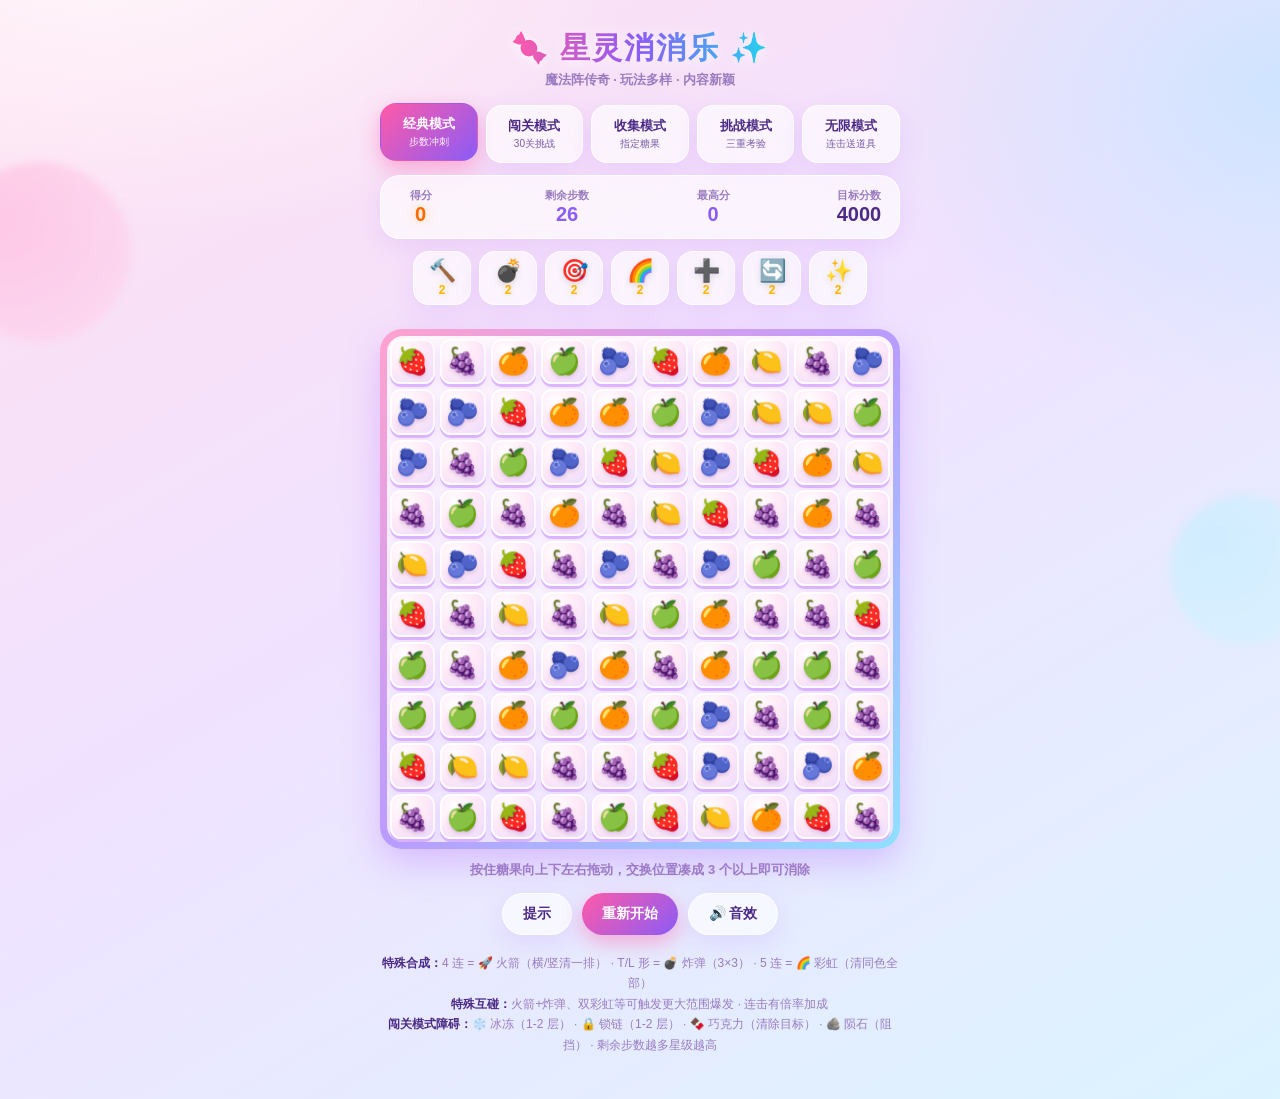
==== commit 2dda976a: "feat: update workspace Co-authored-by: traeagent <traeagent@users.noreply.github.com>" ====
--- a/match3-game/index.html
+++ b/match3-game/index.html
@@ -13,7 +13,7 @@
   <div class="wrap">
     <div class="modes" id="modes">
       <div class="mode-btn" data-mode="classic"><div class="n">经典模式</div><div class="d">步数冲刺</div></div>
-      <div class="mode-btn" data-mode="rush"><div class="n">限时模式</div><div class="d">60秒疯狂</div></div>
+      <div class="mode-btn" data-mode="levels"><div class="n">闯关模式</div><div class="d">30关挑战</div></div>
       <div class="mode-btn" data-mode="collect"><div class="n">收集模式</div><div class="d">指定糖果</div></div>
       <div class="mode-btn" data-mode="trial"><div class="n">挑战模式</div><div class="d">三重考验</div></div>
       <div class="mode-btn" data-mode="infinite"><div class="n">无限模式</div><div class="d">连击送道具</div></div>
@@ -34,7 +34,7 @@
       <button class="booster" data-b="rocket" title="瞄准火箭：点选糖果变成火箭"><span class="ic">🎯</span><span class="n">0</span></button>
       <button class="booster" data-b="rainbow" title="彩虹球：点选糖果变成彩虹"><span class="ic">🌈</span><span class="n">0</span></button>
       <button class="booster" data-b="moves" title="加步数：步数 +5"><span class="ic">➕</span><span class="n">0</span></button>
-      <button class="booster" data-b="time" title="加时器：时间 +10 秒"><span class="ic">⏱</span><span class="n">0</span></button>
+      <button class="booster" data-b="shuffle" title="洗牌：重新打乱棋盘"><span class="ic">🔄</span><span class="n">0</span></button>
       <button class="booster" data-b="doubler" title="双倍分数：15 秒内得分 ×2"><span class="ic">✨</span><span class="n">0</span></button>
     </div>
 
@@ -58,7 +58,7 @@
     <div class="rules">
       <b>特殊合成：</b>4 连 = 🚀 火箭（横/竖清一排） · T/L 形 = 💣 炸弹（3×3） · 5 连 = 🌈 彩虹（清同色全部）<br>
       <b>特殊互碰：</b>火箭+炸弹、双彩虹等可触发更大范围爆发 · 连击有倍率加成<br>
-      <b>挑战模式障碍：</b>❄️ 冰冻（不可移动，可被消除解封） · 🔒 锁链（不可移动，先破锁再消除） · 🪨 陨石（阻挡，需特殊宝石炸毁）
+      <b>闯关模式障碍：</b>❄️ 冰冻（1-2 层） · 🔒 锁链（1-2 层） · 🍫 巧克力（清除目标） · 🪨 陨石（阻挡） · 剩余步数越多星级越高
     </div>
   </div>
 
@@ -66,6 +66,7 @@
     <div class="card">
       <h2 id="result-title">胜利！</h2>
       <div class="score-big" id="result-score">0</div>
+      <div class="result-stars" id="result-stars" style="display:none"></div>
       <div class="result-best" id="result-best"></div>
       <p id="result-sub"></p>
       <div class="controls">
@@ -75,6 +76,17 @@
     </div>
   </div>
 
+  <div id="level-overlay">
+    <div class="card level-card">
+      <h2>选择关卡</h2>
+      <p class="level-hint">通关解锁下一关 · 剩余步数越多星级越高（≥50% 三星）</p>
+      <div class="stages" id="stage-list"></div>
+      <div class="controls" style="margin-top:16px">
+        <button class="btn" id="btn-level-back">返回</button>
+      </div>
+    </div>
+  </div>
+
   <div id="toast"></div>
 
   <script src="game.js"></script>
--- a/match3-game/style.css
+++ b/match3-game/style.css
@@ -179,8 +179,15 @@
 .cell.stone .face{font-size:calc(var(--cell)*0.5);filter:grayscale(.2);}
 .cell.frozen{box-shadow:0 0 0 3px var(--cyan),0 0 16px rgba(34,211,238,.75);}
 .cell.locked{box-shadow:0 0 0 3px var(--gold),0 0 16px rgba(255,180,0,.75);}
+.cell.frozen2{box-shadow:0 0 0 3px var(--cyan),0 0 0 6px rgba(34,211,238,.45),0 0 22px rgba(34,211,238,.9);}
+.cell.locked2{box-shadow:0 0 0 3px var(--gold),0 0 0 6px rgba(255,180,0,.45),0 0 22px rgba(255,180,0,.9);}
+.cell.chocolate{box-shadow:0 0 0 3px #8b5a2b,0 0 16px rgba(139,90,43,.8);}
+@keyframes peel{0%{filter:brightness(1.7);transform:scale(1);}55%{transform:scale(1.12);}100%{filter:brightness(1);transform:scale(1);}}
+.cell.peel{animation:peel .3s ease;}
 .cell.special{animation:glow 1.2s ease-in-out infinite;}
 .cell.sel{outline:3px solid #fff;outline-offset:0;z-index:5;transform:none;box-shadow:0 0 0 3px var(--gold),0 0 18px var(--gold);}
+.cell.hint{outline:3px solid #ffd166;outline-offset:1px;z-index:4;animation:hintPulse .8s ease-in-out infinite;}
+@keyframes hintPulse{0%,100%{transform:scale(1);}50%{transform:scale(1.1);}}
 
 @keyframes glow{
   0%,100%{filter:brightness(1);}
@@ -234,7 +241,38 @@
   -webkit-background-clip:text;background-clip:text;color:transparent;}
 .card p{color:var(--muted);margin:0 0 18px;font-weight:600;}
 .card .score-big{font-size:42px;font-weight:900;color:#ff6a00;text-shadow:0 0 16px rgba(255,180,0,.4);}
+.card .result-stars{font-size:36px;letter-spacing:4px;margin:2px 0 8px;font-weight:900;line-height:1;}
+.card .result-stars.s1{color:#ffb400;}
+.card .result-stars.s2{color:#8b5cf6;}
+.card .result-stars.s3{color:#ff5aa8;text-shadow:0 0 16px rgba(255,180,0,.8);}
 .card .result-best{color:var(--purple);font-size:15px;margin:-4px 0 12px;font-weight:800;}
+
+/* 关卡选择 */
+#level-overlay{
+  position:fixed;inset:0;background:rgba(120,70,190,.35);backdrop-filter:blur(6px);
+  display:none;align-items:center;justify-content:center;z-index:55;padding:16px;overflow-y:auto;
+}
+#level-overlay.show{display:flex;}
+.level-card{width:min(94vw,520px);max-height:92vh;overflow-y:auto;padding:24px 20px;}
+.level-card .level-hint{color:var(--muted);font-size:13px;margin:0 0 16px;font-weight:700;}
+.stages{display:flex;flex-direction:column;gap:16px;}
+.stage-group{text-align:left;}
+.stage-title{font-size:14px;font-weight:900;color:var(--purple);margin:0 0 8px;}
+.lv-grid{display:grid;grid-template-columns:repeat(5,1fr);gap:8px;}
+.lv-btn{
+  position:relative;aspect-ratio:1/1;border-radius:14px;cursor:pointer;border:1px solid var(--panel-border);
+  background:var(--panel);color:var(--text);font-weight:900;box-shadow:var(--shadow);
+  display:flex;flex-direction:column;align-items:center;justify-content:center;gap:2px;
+  transition:transform .15s,background .15s;
+}
+.lv-btn:hover{transform:translateY(-3px);background:rgba(255,255,255,.92);}
+.lv-btn .lv-n{font-size:16px;font-weight:900;}
+.lv-btn .lv-stars{font-size:9px;color:var(--gold);letter-spacing:1px;min-height:11px;}
+.lv-btn.s1{background:linear-gradient(135deg,#fff6e0,#ffe2b0);}
+.lv-btn.s2{background:linear-gradient(135deg,#f3ebff,#dcc8ff);}
+.lv-btn.s3{background:linear-gradient(135deg,#ffe3ef,#ffc4dd);box-shadow:0 0 0 2px var(--gold),0 8px 20px rgba(255,180,0,.4);}
+.lv-btn.lock{opacity:.45;filter:grayscale(.7);cursor:not-allowed;background:rgba(255,255,255,.5);}
+.lv-btn.lock::after{content:'🔒';position:absolute;font-size:14px;}
 
 /* toast */
 #toast{
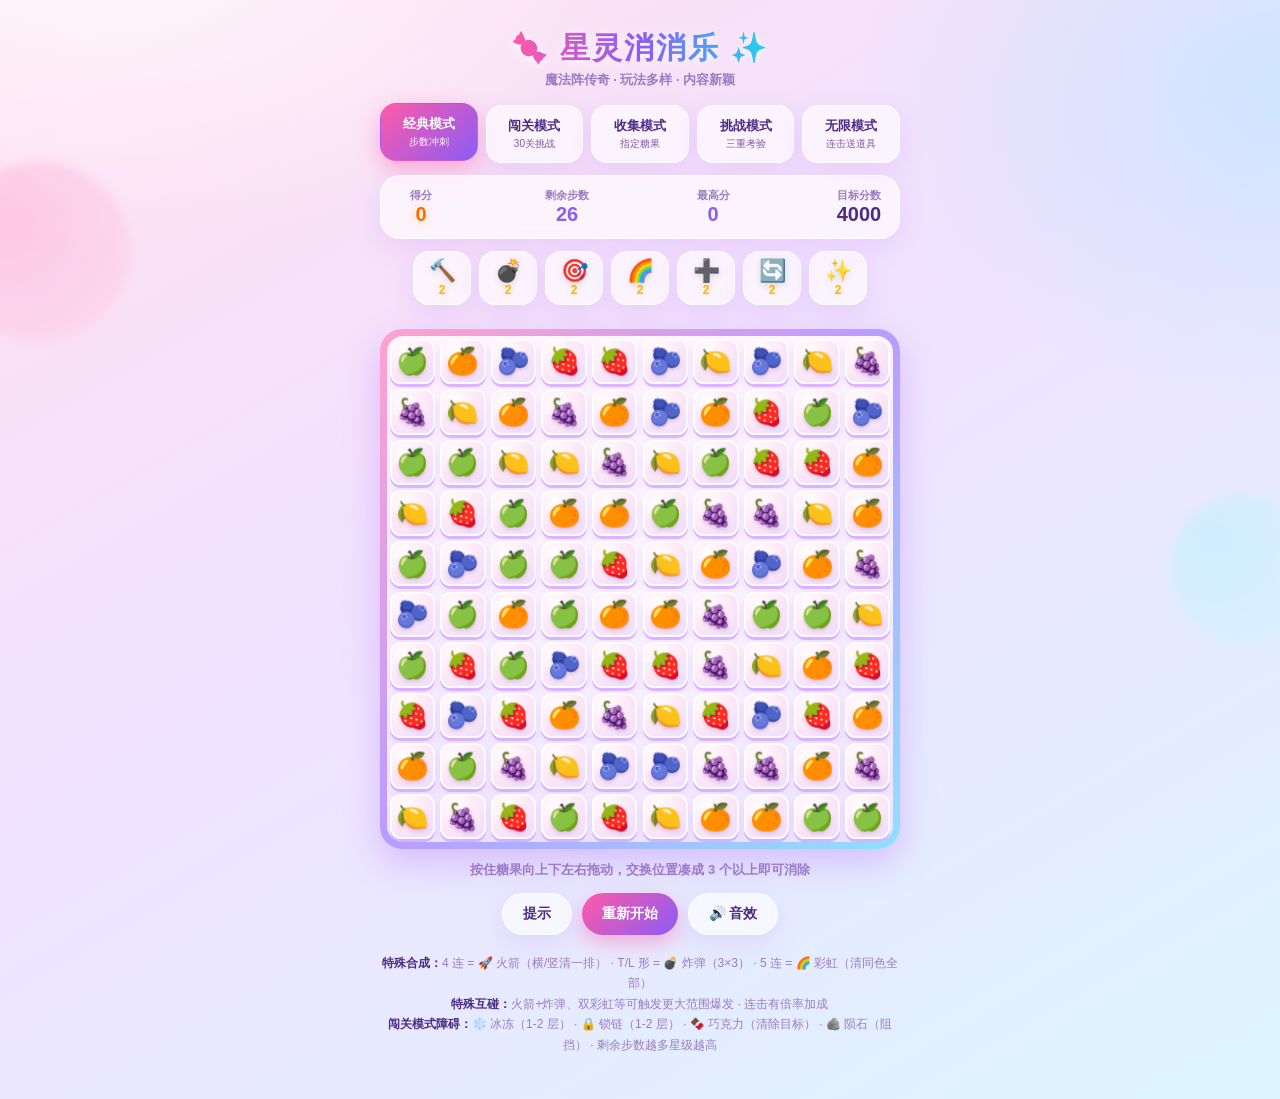
==== commit 31b4ed05: "feat: update workspace Co-authored-by: traeagent <traeagent@users.noreply.github.com>" ====
--- a/match3-game/index.html
+++ b/match3-game/index.html
@@ -2,7 +2,8 @@
 <html lang="zh-CN">
 <head>
   <meta charset="UTF-8">
-  <meta name="viewport" content="width=device-width, initial-scale=1.0">
+  <meta name="viewport" content="width=device-width, initial-scale=1.0, maximum-scale=1.0, user-scalable=no, viewport-fit=cover">
+  <meta name="theme-color" content="#ff5aa8">
   <title>星灵消消乐 · 魔法阵传奇</title>
   <link rel="stylesheet" href="style.css">
 </head>
--- a/match3-game/style.css
+++ b/match3-game/style.css
@@ -11,8 +11,8 @@
   --shadow:0 8px 24px rgba(190,120,255,.18);
 }
 
-*{box-sizing:border-box;}
-html,body{margin:0;padding:0;}
+*{box-sizing:border-box;-webkit-tap-highlight-color:transparent;}
+html,body{margin:0;padding:0;-webkit-tap-highlight-color:transparent;}
 body{
   font-family:-apple-system,BlinkMacSystemFont,"Segoe UI","PingFang SC","Microsoft YaHei",sans-serif;
   color:var(--text);
@@ -22,8 +22,8 @@
     linear-gradient(150deg,#ffe0f0 0%,#f0e2ff 45%,#dcf4ff 100%);
   min-height:100vh;
   display:flex;flex-direction:column;align-items:center;
-  padding:22px 12px 44px;
-  user-select:none;-webkit-user-select:none;
+  padding:22px 12px calc(44px + env(safe-area-inset-bottom, 0px));
+  user-select:none;-webkit-user-select:none;-webkit-touch-callout:none;touch-action:manipulation;overscroll-behavior-y:none;
   position:relative;overflow-x:hidden;
 }
 /* 背景漂浮光斑 */
@@ -61,7 +61,7 @@
   transition:transform .18s,background .18s,box-shadow .18s;
   backdrop-filter:blur(8px);
 }
-.mode-btn:hover{transform:translateY(-3px);background:rgba(255,255,255,.85);}
+@media(hover:hover) and (pointer:fine){.mode-btn:hover{transform:translateY(-3px);background:rgba(255,255,255,.85);}}
 .mode-btn.active{
   background:linear-gradient(135deg,var(--pink),var(--purple));
   border-color:transparent;color:#fff;
@@ -103,7 +103,7 @@
 .booster .ic{font-size:22px;line-height:1;filter:drop-shadow(0 2px 3px rgba(0,0,0,.12));}
 .booster .n{font-size:12px;font-weight:900;color:var(--gold);font-variant-numeric:tabular-nums;line-height:1;
   text-shadow:0 0 6px rgba(255,180,0,.4);}
-.booster:hover{transform:translateY(-3px);background:rgba(255,255,255,.9);}
+@media(hover:hover) and (pointer:fine){.booster:hover{transform:translateY(-3px);background:rgba(255,255,255,.9);}}
 .booster.aiming{
   background:linear-gradient(135deg,var(--pink),var(--purple));
   border-color:transparent;color:#fff;
@@ -214,12 +214,12 @@
   box-shadow:var(--shadow);backdrop-filter:blur(8px);
   transition:transform .18s,background .18s;
 }
-.btn:hover{transform:translateY(-3px);background:rgba(255,255,255,.9);}
+@media(hover:hover) and (pointer:fine){.btn:hover{transform:translateY(-3px);background:rgba(255,255,255,.9);}}
 .btn.primary{
   background:linear-gradient(135deg,var(--pink),var(--purple));border:none;color:#fff;
   box-shadow:0 8px 20px rgba(255,95,168,.45);
 }
-.btn.primary:hover{background:linear-gradient(135deg,#ff7cc0,#a06cfd);}
+@media(hover:hover) and (pointer:fine){.btn.primary:hover{background:linear-gradient(135deg,#ff7cc0,#a06cfd);}}
 
 /* 底部说明 */
 .rules{margin-top:6px;color:var(--muted);font-size:12px;line-height:1.7;text-align:center;}
@@ -265,7 +265,7 @@
   display:flex;flex-direction:column;align-items:center;justify-content:center;gap:2px;
   transition:transform .15s,background .15s;
 }
-.lv-btn:hover{transform:translateY(-3px);background:rgba(255,255,255,.92);}
+@media(hover:hover) and (pointer:fine){.lv-btn:hover{transform:translateY(-3px);background:rgba(255,255,255,.92);}}
 .lv-btn .lv-n{font-size:16px;font-weight:900;}
 .lv-btn .lv-stars{font-size:9px;color:var(--gold);letter-spacing:1px;min-height:11px;}
 .lv-btn.s1{background:linear-gradient(135deg,#fff6e0,#ffe2b0);}
@@ -440,4 +440,14 @@
 /* 响应式 */
 @media(max-width:430px){
   .modes{grid-template-columns:repeat(3,1fr);}
+  h1{font-size:26px;}
+  .hud{gap:6px;padding:11px 8px;}
+  .hud .item{min-width:0;flex:1 1 0;}
+  .hud .k{font-size:10px;white-space:nowrap;}
+  .hud .v{font-size:clamp(15px,4.6vw,19px);}
+  .rules{font-size:11px;line-height:1.6;}
+}
+@media(max-width:360px){
+  .hud .v{font-size:14px;}
+  .booster{width:52px;}
 }
